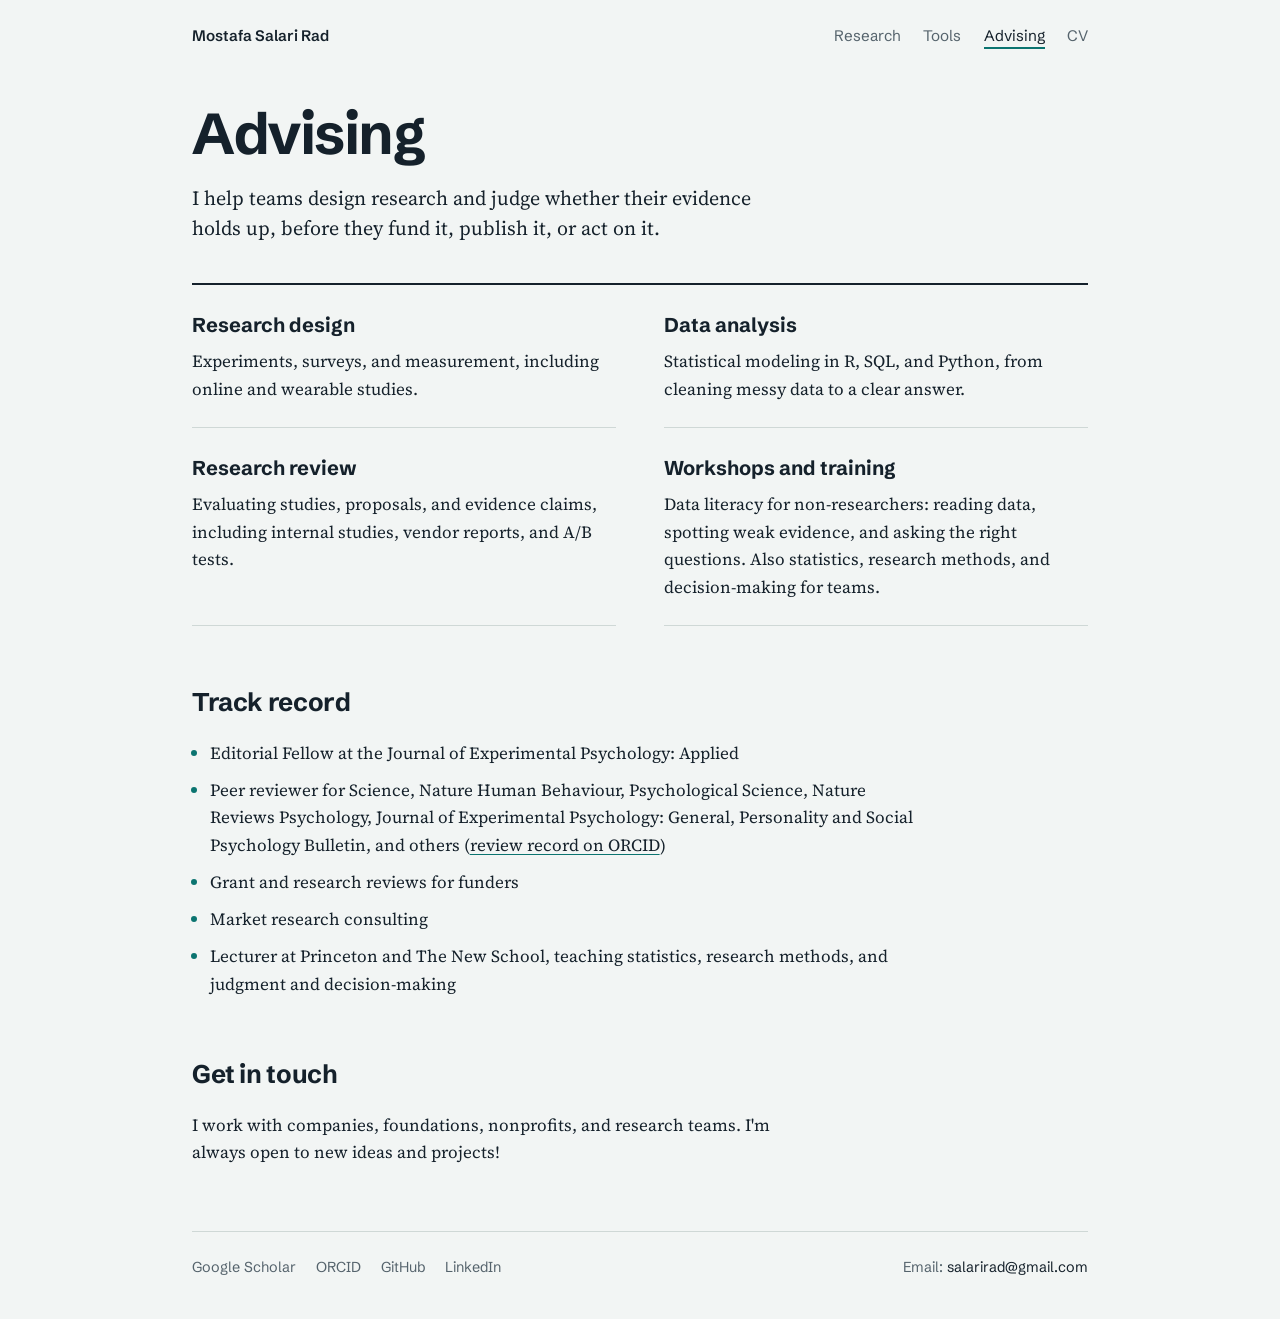
==== advising.html @ 542b4c4c "Add files via upload" ====
<!doctype html>
<html lang="en">
<head>
<meta charset="utf-8">
<meta name="viewport" content="width=device-width, initial-scale=1, viewport-fit=cover">
<title>Advising · Mostafa Salari Rad</title>
<meta name="description" content="Research design, data analysis, research review, and data literacy training from behavioral scientist Mostafa Salari Rad.">
<link rel="preconnect" href="https://fonts.googleapis.com">
<link rel="preconnect" href="https://fonts.gstatic.com" crossorigin>
<link rel="stylesheet" href="https://fonts.googleapis.com/css2?family=Schibsted+Grotesk:wght@400;600;700&family=Source+Serif+4:ital,opsz,wght@0,8..60,400;0,8..60,600;1,8..60,400&display=swap">
<link rel="stylesheet" href="style.css">
</head>
<body>
<div class="wrap">

<header class="site-head">
  <a class="home" href="index.html">Mostafa Salari Rad</a>
  <nav aria-label="Main">
    <a href="research.html">Research</a>
    <a href="tools.html">Tools</a>
    <a href="advising.html" aria-current="page">Advising</a>
    <a href="https://drive.google.com/file/d/1-iTkNZnMxz4vcI0DA73Dmetbxs1I2DMS/view?usp=sharing">CV</a>
  </nav>
</header>

<main>
  <section class="page-intro">
    <h1>Advising</h1>
    <p class="lede">I help teams design research and judge whether their evidence holds up, before they fund it, publish it, or act on it.</p>
  </section>

  <section class="offers" aria-label="What I do">
    <div class="offer">
      <h2>Research design</h2>
      <p>Experiments, surveys, and measurement, including online and wearable studies.</p>
    </div>
    <div class="offer">
      <h2>Data analysis</h2>
      <p>Statistical modeling in R, SQL, and Python, from cleaning messy data to a clear answer.</p>
    </div>
    <div class="offer">
      <h2>Research review</h2>
      <p>Evaluating studies, proposals, and evidence claims, including internal studies, vendor reports, and A/B tests.</p>
    </div>
    <div class="offer">
      <h2>Workshops and training</h2>
      <p>Data literacy for non-researchers: reading data, spotting weak evidence, and asking the right questions. Also statistics, research methods, and decision-making for teams.</p>
    </div>
  </section>

  <section class="record" aria-labelledby="record">
    <h2 id="record">Track record</h2>
    <ul>
      <li>Editorial Fellow at the Journal of Experimental Psychology: Applied</li>
      <li>Peer reviewer for Science, Nature Human Behaviour, Psychological Science, Nature Reviews Psychology, Journal of Experimental Psychology: General, Personality and Social Psychology Bulletin, and others (<a href="https://orcid.org/0000-0003-4591-8678">review record on ORCID</a>)</li>
      <li>Grant and research reviews for funders</li>
      <li>Market research consulting</li>
      <li>Lecturer at Princeton and The New School, teaching statistics, research methods, and judgment and decision-making</li>
    </ul>
  </section>

  <section class="contact" aria-labelledby="contact">
    <h2 id="contact">Get in touch</h2>
    <p>I work with companies, foundations, nonprofits, and research teams. I'm always open to new ideas and projects!</p>
  </section>
</main>

<footer class="site-foot">
  <nav aria-label="Profiles">
    <a href="https://scholar.google.com/citations?user=LlGgZYEAAAAJ&amp;hl=en">Google Scholar</a>
    <a href="https://orcid.org/0000-0003-4591-8678">ORCID</a>
    <a href="https://github.com/cutsocial">GitHub</a>
    <a href="https://www.linkedin.com/in/mostafa-salari-rad-49074a20">LinkedIn</a>
  </nav>
  <span>Email: <span class="email" data-u="salarirad" data-d="gmail.com">salarirad [at] gmail.com</span></span>
</footer>

</div>
<script>
document.querySelectorAll('.email[data-u]').forEach(function (el) {
  var a = el.dataset.u + '@' + el.dataset.d;
  var link = document.createElement('a');
  link.href = 'mailto:' + a; link.textContent = a; link.className = 'email';
  el.replaceWith(link);
});
</script>
</body>
</html>
---- style.css ----
/* Layout: one narrow reading column, left-aligned; the three doors run full width as large typographic rows. */
:root {
  --paper: #f2f5f4;      /* cool off-white, slight turquoise bias */
  --ink: #15212b;        /* deep blue-black ink */
  --muted: #55636c;      /* secondary text */
  --rule: #cfd8d6;       /* hairlines */
  --firouzeh: #0b7470;   /* deep Persian turquoise, the one accent */
  --wash: #e3ecea;       /* tinted surface for the photo frame */

  --display: "Schibsted Grotesk", "Helvetica Neue", Arial, sans-serif;
  --body: "Source Serif 4", Georgia, "Times New Roman", serif;

  --step-0: 1.0625rem;
  --step-1: 1.25rem;
  --step-2: 1.6rem;
  --step-3: clamp(2.4rem, 6vw, 3.6rem);
  --measure: 38rem;
}
@media (prefers-color-scheme: dark) {
  :root:not([data-theme="light"]) {
    --paper: #10181e; --ink: #e6ecea; --muted: #9aa8ae; --rule: #2a363d;
    --firouzeh: #56c2bb; --wash: #1a252c; color-scheme: dark;
  }
}
:root[data-theme="dark"] {
  --paper: #10181e; --ink: #e6ecea; --muted: #9aa8ae; --rule: #2a363d;
  --firouzeh: #56c2bb; --wash: #1a252c; color-scheme: dark;
}

* { box-sizing: border-box; }
html { -webkit-text-size-adjust: 100%; }
body {
  margin: 0;
  background: var(--paper);
  color: var(--ink);
  font-family: var(--body);
  font-size: var(--step-0);
  line-height: 1.62;
  padding-inline: 20px;
}
.wrap { max-width: 56rem; margin: 0 auto; }
a { color: inherit; text-decoration-color: var(--firouzeh); text-underline-offset: 0.18em; text-decoration-thickness: 1px; }
a:hover { color: var(--firouzeh); }
a:focus-visible { outline: 2px solid var(--firouzeh); outline-offset: 3px; border-radius: 2px; }

/* Header */
.site-head {
  display: flex; flex-wrap: wrap; align-items: baseline; justify-content: space-between;
  gap: 0.75rem 2rem; padding-block: 1.5rem 0;
  font-family: var(--display); font-size: 0.95rem;
}
.site-head .home { font-weight: 600; text-decoration: none; }
.site-head nav { margin-left: auto; display: flex; flex-wrap: wrap; gap: 0.4rem 1.4rem; }
.site-head nav a { text-decoration: none; color: var(--muted); }
.site-head nav a:hover, .site-head nav a[aria-current="page"] { color: var(--ink); }
.site-head nav a[aria-current="page"] { box-shadow: inset 0 -2px 0 var(--firouzeh); }

/* Intro */
.intro {
  padding-block: 4.5rem 3rem;
}
.intro > div { min-width: 0; }
h1 {
  font-family: var(--display); font-weight: 700; font-size: var(--step-3);
  line-height: 1.02; letter-spacing: -0.025em; margin: 0 0 2rem; text-wrap: balance;
}
.creds { font-family: var(--display); font-size: var(--step-1); color: var(--muted); margin: 0 0 2.2rem; letter-spacing: 0.01em; }
.bio { max-width: var(--measure); }
.bio p { margin: 0 0 1.05em; }
.bio .lede { font-size: var(--step-1); line-height: 1.5; }


/* Doors: the page's one bold move. Three choices, set as large type. */
.doors { border-top: 2px solid var(--ink); margin-block: 1rem 4rem; }
.door {
  display: grid; grid-template-columns: 12rem minmax(0, 1fr); gap: 0.5rem 2rem;
  align-items: baseline; padding-block: 1.6rem; border-bottom: 1px solid var(--rule);
  text-decoration: none; color: var(--ink);
}
.door h2 {
  font-family: var(--display); font-weight: 700; font-size: var(--step-2);
  letter-spacing: -0.015em; margin: 0; transition: color 120ms ease;
}
.door p { margin: 0; color: var(--muted); max-width: 34rem; }
.door:hover h2, .door:focus-visible h2 { color: var(--firouzeh); }
.door:hover { border-bottom-color: var(--firouzeh); }
.door:last-child { border-bottom: 0; }
.door:focus-visible { outline: 2px solid var(--firouzeh); outline-offset: 4px; }

/* Footer */
.site-foot {
  border-top: 1px solid var(--rule); padding-block: 1.5rem 2.5rem;
  display: flex; flex-wrap: wrap; justify-content: space-between; gap: 1rem 2rem;
  font-family: var(--display); font-size: 0.9rem; color: var(--muted);
}
.site-foot nav { display: flex; flex-wrap: wrap; gap: 0.4rem 1.25rem; }
.site-foot a { text-decoration: none; }
.email { user-select: all; color: var(--ink); }

@media (max-width: 720px) {
  .intro { padding-block: 2.5rem 2rem; }
  .door { grid-template-columns: minmax(0, 1fr); }
}
@media (prefers-reduced-motion: reduce) { * { transition: none !important; } }

/* Inner pages */
.page-intro { padding-block: 3.5rem 2.5rem; max-width: var(--measure); }
.page-intro h1 { margin-bottom: 1.25rem; }
.page-intro .lede { font-size: var(--step-1); line-height: 1.5; margin: 0; }

.feature {
  border-left: 3px solid var(--firouzeh); padding: 0.25rem 0 0.25rem 1.25rem;
  margin-block: 0 3.5rem; max-width: var(--measure);
}
.feature h2 { font-family: var(--display); font-size: var(--step-1); margin: 0 0 0.5rem; }
.feature p { margin: 0 0 0.6rem; }
.feature .meta { font-family: var(--display); font-size: 0.92rem; color: var(--muted); margin: 0; }

.pillar { margin-bottom: 3.5rem; }
.pillar > h2 {
  font-family: var(--display); font-weight: 700; font-size: var(--step-2);
  letter-spacing: -0.015em; margin: 0 0 0.25rem; padding-bottom: 0.6rem; border-bottom: 2px solid var(--ink);
}
.papers { list-style: none; margin: 0; padding: 0; }
.paper { padding-block: 1.3rem; border-bottom: 1px solid var(--rule); max-width: 46rem; }
.paper h3 { font-family: var(--display); font-weight: 600; font-size: 1.1rem; line-height: 1.35; margin: 0 0 0.3rem; text-wrap: balance; }
.paper h3 a { text-decoration: none; }
.paper h3 a:hover { text-decoration: underline; }
.paper .cite { font-family: var(--display); font-size: 0.9rem; color: var(--muted); margin: 0 0 0.5rem; }
.paper .status { color: var(--firouzeh); font-weight: 600; }
.paper .why { margin: 0; max-width: var(--measure); }
.more { font-family: var(--display); margin-block: 0 4rem; }

/* Tools: each tool is a row; the years column carries the lineage. */
.tools { border-top: 2px solid var(--ink); margin-bottom: 3.5rem; }
.tool {
  display: grid; grid-template-columns: 12rem minmax(0, 1fr); gap: 0.5rem 2rem;
  padding-block: 1.8rem; border-bottom: 1px solid var(--rule);
}
.tool > div { min-width: 0; }
.tool h2 { font-family: var(--display); font-weight: 700; font-size: var(--step-2); letter-spacing: -0.015em; margin: 0; }
.tool .years { font-family: var(--display); font-size: 0.9rem; color: var(--muted); margin: 0.2rem 0 0; }
.tool p { margin: 0 0 0.75rem; max-width: var(--measure); }
.tool .links { font-family: var(--display); font-size: 0.95rem; margin: 0; display: flex; flex-wrap: wrap; gap: 0.3rem 1.25rem; }
.tool .note { font-family: var(--display); font-size: 0.9rem; color: var(--muted); }
.tool:last-child { border-bottom: 0; }
@media (max-width: 720px) { .tool { grid-template-columns: minmax(0, 1fr); } }

/* Advising */
.offers { display: grid; grid-template-columns: repeat(2, minmax(0, 1fr)); gap: 0 3rem; border-top: 2px solid var(--ink); margin-bottom: 3.5rem; }
.offer { padding-block: 1.5rem; border-bottom: 1px solid var(--rule); min-width: 0; }
.offer h2 { font-family: var(--display); font-weight: 700; font-size: var(--step-1); margin: 0 0 0.4rem; }
.offer p { margin: 0; }
.record { max-width: 46rem; margin-bottom: 3.5rem; }
.record h2, .contact h2 { font-family: var(--display); font-weight: 700; font-size: var(--step-2); letter-spacing: -0.015em; margin: 0 0 1rem; }
.record ul { margin: 0; padding-left: 1.1rem; }
.record li { margin-bottom: 0.6rem; }
.record li::marker { color: var(--firouzeh); }
.contact { max-width: var(--measure); margin-bottom: 4rem; }
.contact p { margin: 0 0 0.6rem; }
@media (max-width: 720px) { .offers { grid-template-columns: minmax(0, 1fr); } }
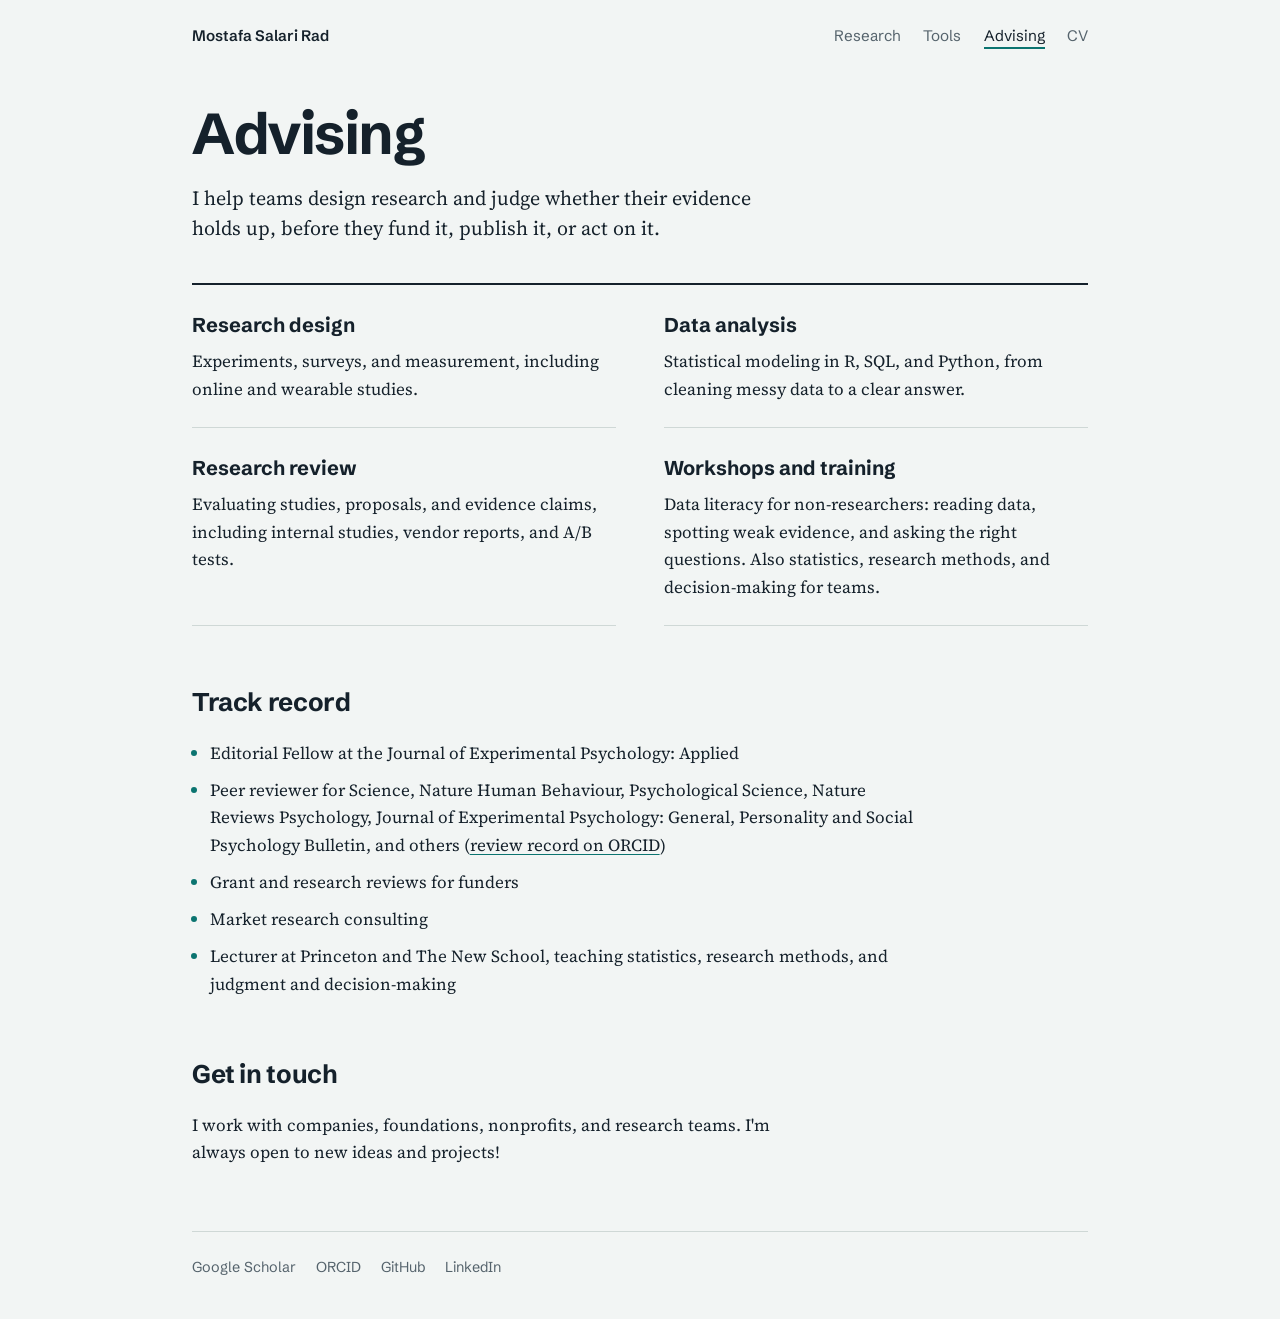
==== commit 90f665dc: "Remove email address from page footers Drops the email line and its link script from the Research, T" ====
--- a/advising.html
+++ b/advising.html
@@ -72,17 +72,8 @@
     <a href="https://github.com/cutsocial">GitHub</a>
     <a href="https://www.linkedin.com/in/mostafa-salari-rad-49074a20">LinkedIn</a>
   </nav>
-  <span>Email: <span class="email" data-u="salarirad" data-d="gmail.com">salarirad [at] gmail.com</span></span>
 </footer>
 
 </div>
-<script>
-document.querySelectorAll('.email[data-u]').forEach(function (el) {
-  var a = el.dataset.u + '@' + el.dataset.d;
-  var link = document.createElement('a');
-  link.href = 'mailto:' + a; link.textContent = a; link.className = 'email';
-  el.replaceWith(link);
-});
-</script>
 </body>
 </html>
--- a/style.css
+++ b/style.css
@@ -58,8 +58,18 @@
 /* Intro */
 .intro {
   padding-block: 4.5rem 3rem;
+  display: grid; grid-template-columns: minmax(0, 1fr) 14rem;
+  gap: 2rem 3rem; align-items: end;
 }
 .intro > div { min-width: 0; }
+.zorba { margin: 0 0 1.05em; }
+.zorba img {
+  display: block; width: 100%; height: auto;
+  background: var(--wash); border-radius: 2px;
+}
+.zorba figcaption {
+  font-family: var(--display); font-size: 0.85rem; color: var(--muted); margin-top: 0.5rem;
+}
 h1 {
   font-family: var(--display); font-weight: 700; font-size: var(--step-3);
   line-height: 1.02; letter-spacing: -0.025em; margin: 0 0 2rem; text-wrap: balance;
@@ -95,10 +105,10 @@
 }
 .site-foot nav { display: flex; flex-wrap: wrap; gap: 0.4rem 1.25rem; }
 .site-foot a { text-decoration: none; }
-.email { user-select: all; color: var(--ink); }
 
 @media (max-width: 720px) {
-  .intro { padding-block: 2.5rem 2rem; }
+  .intro { padding-block: 2.5rem 2rem; grid-template-columns: minmax(0, 1fr); }
+  .zorba { max-width: 16rem; }
   .door { grid-template-columns: minmax(0, 1fr); }
 }
 @media (prefers-reduced-motion: reduce) { * { transition: none !important; } }
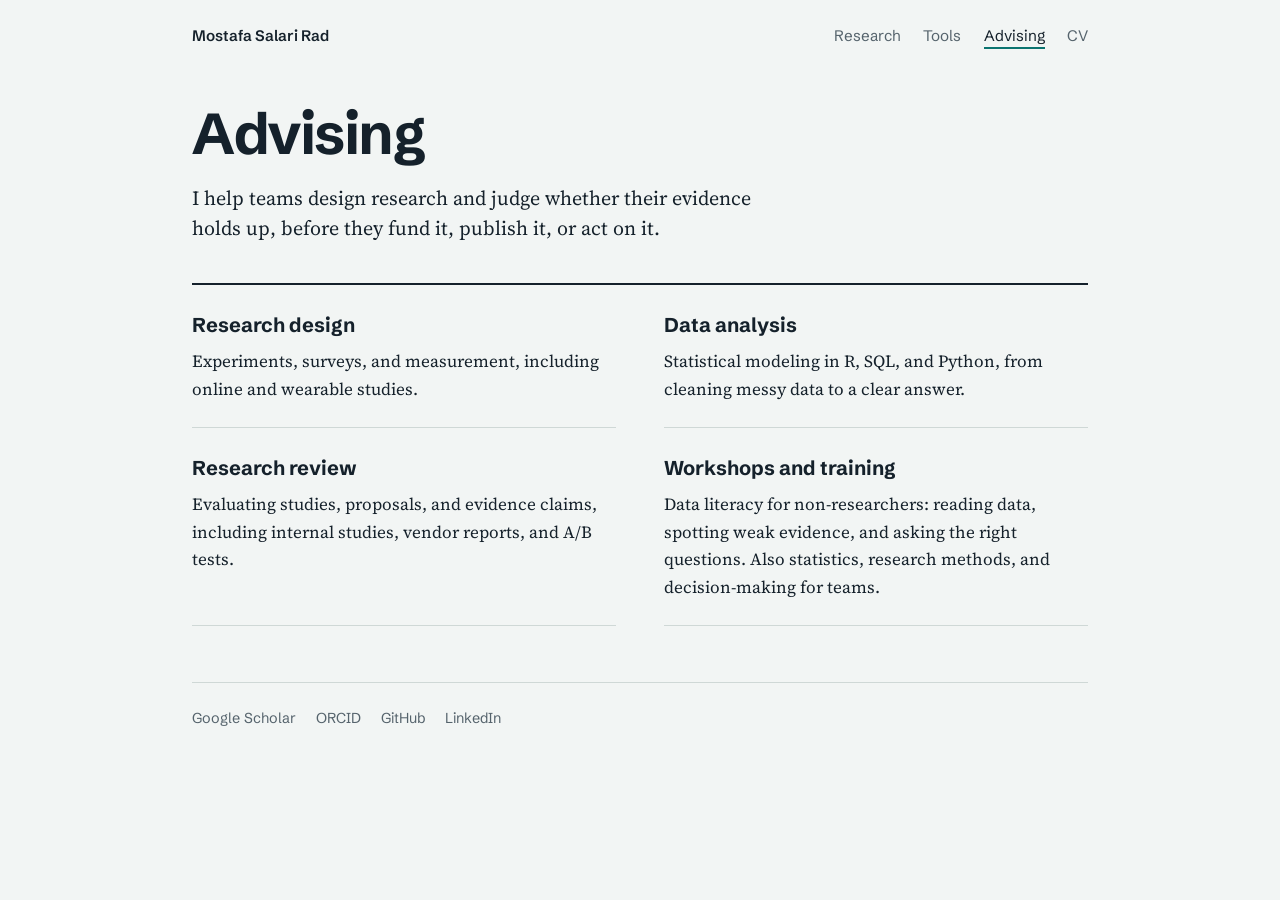
==== commit 887f11c7: "Drop Track record and Get in touch from Advising The page now ends with the four service areas. Remo" ====
--- a/advising.html
+++ b/advising.html
@@ -47,22 +47,6 @@
       <p>Data literacy for non-researchers: reading data, spotting weak evidence, and asking the right questions. Also statistics, research methods, and decision-making for teams.</p>
     </div>
   </section>
-
-  <section class="record" aria-labelledby="record">
-    <h2 id="record">Track record</h2>
-    <ul>
-      <li>Editorial Fellow at the Journal of Experimental Psychology: Applied</li>
-      <li>Peer reviewer for Science, Nature Human Behaviour, Psychological Science, Nature Reviews Psychology, Journal of Experimental Psychology: General, Personality and Social Psychology Bulletin, and others (<a href="https://orcid.org/0000-0003-4591-8678">review record on ORCID</a>)</li>
-      <li>Grant and research reviews for funders</li>
-      <li>Market research consulting</li>
-      <li>Lecturer at Princeton and The New School, teaching statistics, research methods, and judgment and decision-making</li>
-    </ul>
-  </section>
-
-  <section class="contact" aria-labelledby="contact">
-    <h2 id="contact">Get in touch</h2>
-    <p>I work with companies, foundations, nonprofits, and research teams. I'm always open to new ideas and projects!</p>
-  </section>
 </main>
 
 <footer class="site-foot">
--- a/style.css
+++ b/style.css
@@ -58,17 +58,16 @@
 /* Intro */
 .intro {
   padding-block: 4.5rem 3rem;
-  display: grid; grid-template-columns: minmax(0, 1fr) 14rem;
-  gap: 2rem 3rem; align-items: end;
+  display: grid; grid-template-columns: minmax(0, 1fr) 19rem;
+  column-gap: 3.5rem; align-items: stretch;
 }
-.intro > div { min-width: 0; }
-.zorba { margin: 0 0 1.05em; }
+.intro h1 { grid-column: 1 / -1; }
+/* Photo fills the bio's height: top meets the lede, bottom meets the last line. */
+.zorba { position: relative; margin: 0 0 1.05em; min-height: 20rem; }
 .zorba img {
-  display: block; width: 100%; height: auto;
+  position: absolute; inset: 0; width: 100%; height: 100%;
+  object-fit: cover; object-position: 50% 75%;
   background: var(--wash); border-radius: 2px;
-}
-.zorba figcaption {
-  font-family: var(--display); font-size: 0.85rem; color: var(--muted); margin-top: 0.5rem;
 }
 h1 {
   font-family: var(--display); font-weight: 700; font-size: var(--step-3);
@@ -108,7 +107,7 @@
 
 @media (max-width: 720px) {
   .intro { padding-block: 2.5rem 2rem; grid-template-columns: minmax(0, 1fr); }
-  .zorba { max-width: 16rem; }
+  .zorba { max-width: 18rem; min-height: 0; aspect-ratio: 4 / 5; margin-top: 0.5rem; }
   .door { grid-template-columns: minmax(0, 1fr); }
 }
 @media (prefers-reduced-motion: reduce) { * { transition: none !important; } }
@@ -161,11 +160,4 @@
 .offer { padding-block: 1.5rem; border-bottom: 1px solid var(--rule); min-width: 0; }
 .offer h2 { font-family: var(--display); font-weight: 700; font-size: var(--step-1); margin: 0 0 0.4rem; }
 .offer p { margin: 0; }
-.record { max-width: 46rem; margin-bottom: 3.5rem; }
-.record h2, .contact h2 { font-family: var(--display); font-weight: 700; font-size: var(--step-2); letter-spacing: -0.015em; margin: 0 0 1rem; }
-.record ul { margin: 0; padding-left: 1.1rem; }
-.record li { margin-bottom: 0.6rem; }
-.record li::marker { color: var(--firouzeh); }
-.contact { max-width: var(--measure); margin-bottom: 4rem; }
-.contact p { margin: 0 0 0.6rem; }
 @media (max-width: 720px) { .offers { grid-template-columns: minmax(0, 1fr); } }
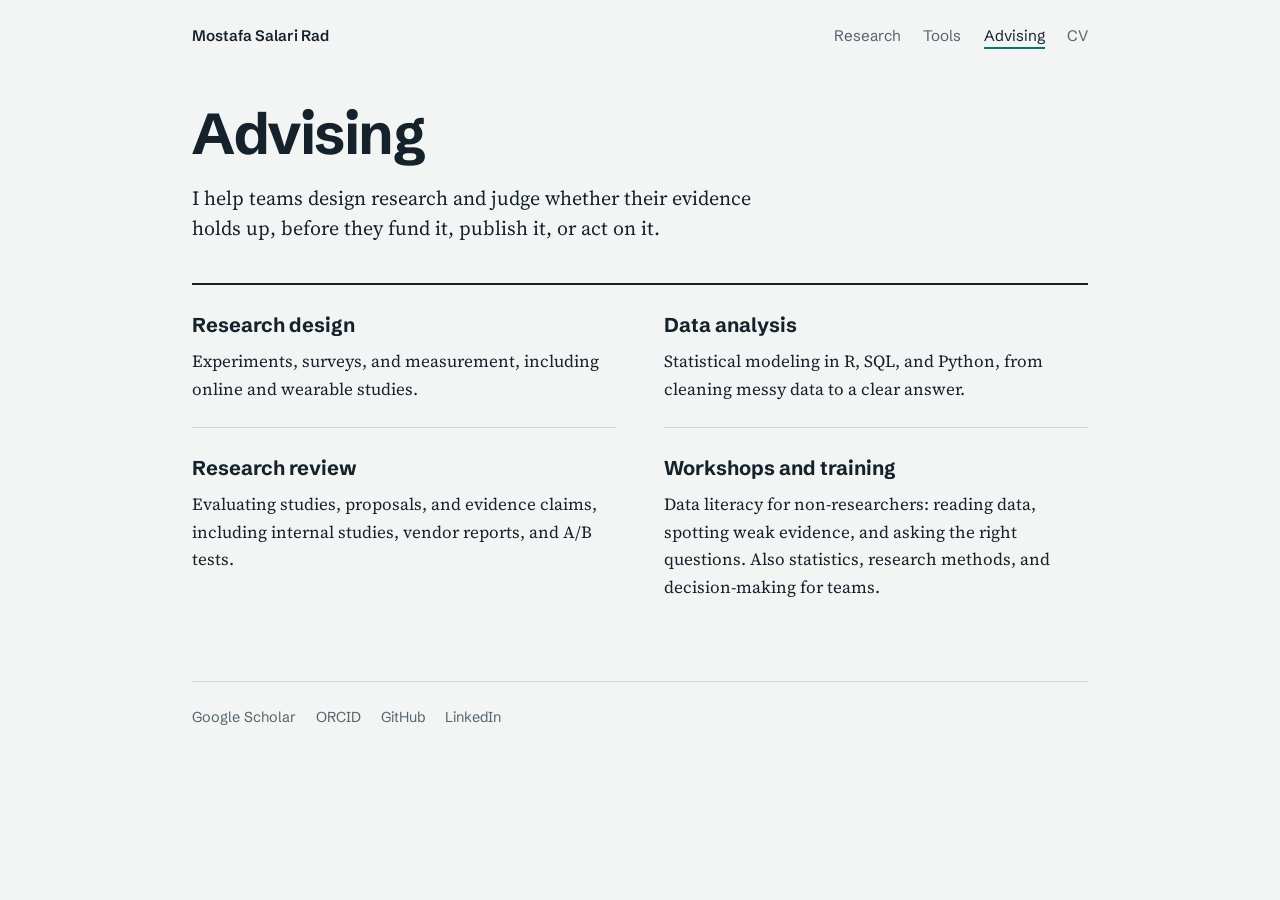
==== commit 551e6713: "Update Tools, add paper PDFs and hosted CV, refresh descriptions - Tools: Jamasp now covers retroact" ====
--- a/advising.html
+++ b/advising.html
@@ -5,6 +5,20 @@
 <meta name="viewport" content="width=device-width, initial-scale=1, viewport-fit=cover">
 <title>Advising · Mostafa Salari Rad</title>
 <meta name="description" content="Research design, data analysis, research review, and data literacy training from behavioral scientist Mostafa Salari Rad.">
+<link rel="canonical" href="https://salarirad.github.io/advising.html">
+<link rel="icon" href="favicon-32.png" type="image/png" sizes="32x32">
+<link rel="apple-touch-icon" href="apple-touch-icon.png">
+<meta name="theme-color" content="#0b7470">
+<meta property="og:type" content="website">
+<meta property="og:site_name" content="Mostafa Salari Rad">
+<meta property="og:title" content="Advising · Mostafa Salari Rad">
+<meta property="og:description" content="Research design, data analysis, research review, and data literacy training from behavioral scientist Mostafa Salari Rad.">
+<meta property="og:url" content="https://salarirad.github.io/advising.html">
+<meta property="og:image" content="https://salarirad.github.io/images/og.png">
+<meta property="og:image:width" content="1200">
+<meta property="og:image:height" content="630">
+<meta property="og:image:alt" content="Mostafa Salari Rad: behavioral scientist studying decision-making, self-regulation, cooperation, and social cognition across cultures.">
+<meta name="twitter:card" content="summary_large_image">
 <link rel="preconnect" href="https://fonts.googleapis.com">
 <link rel="preconnect" href="https://fonts.gstatic.com" crossorigin>
 <link rel="stylesheet" href="https://fonts.googleapis.com/css2?family=Schibsted+Grotesk:wght@400;600;700&family=Source+Serif+4:ital,opsz,wght@0,8..60,400;0,8..60,600;1,8..60,400&display=swap">
@@ -19,7 +33,7 @@
     <a href="research.html">Research</a>
     <a href="tools.html">Tools</a>
     <a href="advising.html" aria-current="page">Advising</a>
-    <a href="https://drive.google.com/file/d/1-iTkNZnMxz4vcI0DA73Dmetbxs1I2DMS/view?usp=sharing">CV</a>
+    <a href="cv.pdf">CV</a>
   </nav>
 </header>
 
--- a/style.css
+++ b/style.css
@@ -160,4 +160,8 @@
 .offer { padding-block: 1.5rem; border-bottom: 1px solid var(--rule); min-width: 0; }
 .offer h2 { font-family: var(--display); font-weight: 700; font-size: var(--step-1); margin: 0 0 0.4rem; }
 .offer p { margin: 0; }
-@media (max-width: 720px) { .offers { grid-template-columns: minmax(0, 1fr); } }
+.offer:nth-last-child(-n+2) { border-bottom: 0; }  /* no rule under the last row */
+@media (max-width: 720px) {
+  .offers { grid-template-columns: minmax(0, 1fr); }
+  .offer:nth-last-child(2) { border-bottom: 1px solid var(--rule); }
+}
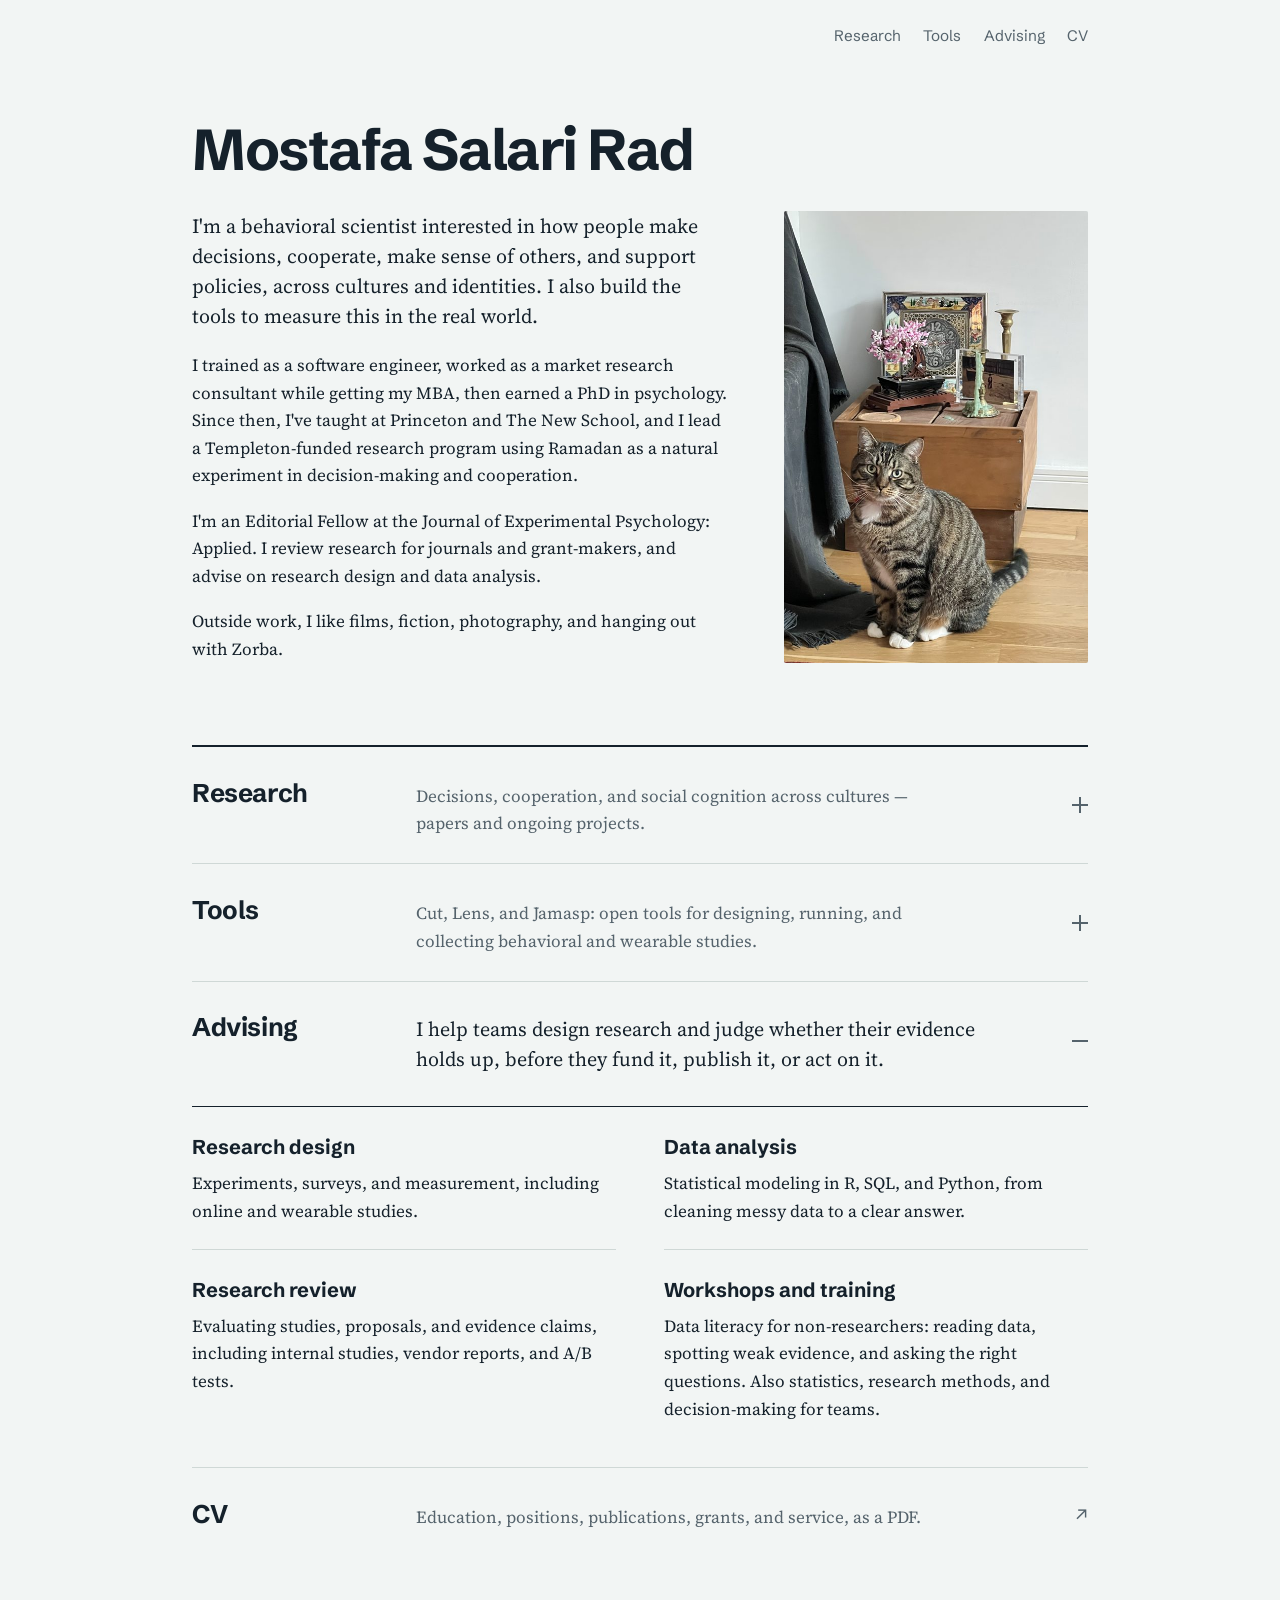
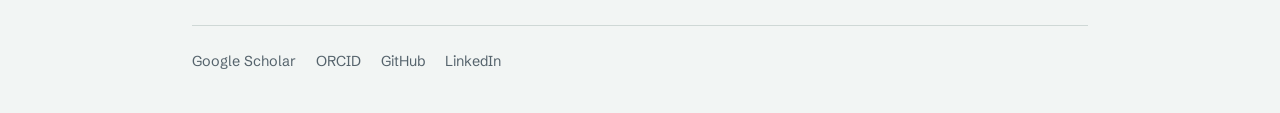
==== commit d107d4d4: "Home page: sections open in place; CV becomes a fourth row Research, Tools and Advising are now expa" ====
--- a/advising.html
+++ b/advising.html
@@ -5,7 +5,6 @@
 <meta name="viewport" content="width=device-width, initial-scale=1, viewport-fit=cover">
 <title>Advising · Mostafa Salari Rad</title>
 <meta name="description" content="Research design, data analysis, research review, and data literacy training from behavioral scientist Mostafa Salari Rad.">
-<link rel="canonical" href="https://salarirad.github.io/advising.html">
 <link rel="icon" href="favicon-32.png" type="image/png" sizes="32x32">
 <link rel="apple-touch-icon" href="apple-touch-icon.png">
 <meta name="theme-color" content="#0b7470">
@@ -19,59 +18,12 @@
 <meta property="og:image:height" content="630">
 <meta property="og:image:alt" content="Mostafa Salari Rad: behavioral scientist studying decision-making, self-regulation, cooperation, and social cognition across cultures.">
 <meta name="twitter:card" content="summary_large_image">
-<link rel="preconnect" href="https://fonts.googleapis.com">
-<link rel="preconnect" href="https://fonts.gstatic.com" crossorigin>
-<link rel="stylesheet" href="https://fonts.googleapis.com/css2?family=Schibsted+Grotesk:wght@400;600;700&family=Source+Serif+4:ital,opsz,wght@0,8..60,400;0,8..60,600;1,8..60,400&display=swap">
-<link rel="stylesheet" href="style.css">
+<link rel="canonical" href="https://salarirad.github.io/">
+<meta name="robots" content="noindex, follow">
+<meta http-equiv="refresh" content="0; url=./#advising">
+<script>location.replace('./#advising');</script>
 </head>
 <body>
-<div class="wrap">
-
-<header class="site-head">
-  <a class="home" href="index.html">Mostafa Salari Rad</a>
-  <nav aria-label="Main">
-    <a href="research.html">Research</a>
-    <a href="tools.html">Tools</a>
-    <a href="advising.html" aria-current="page">Advising</a>
-    <a href="cv.pdf">CV</a>
-  </nav>
-</header>
-
-<main>
-  <section class="page-intro">
-    <h1>Advising</h1>
-    <p class="lede">I help teams design research and judge whether their evidence holds up, before they fund it, publish it, or act on it.</p>
-  </section>
-
-  <section class="offers" aria-label="What I do">
-    <div class="offer">
-      <h2>Research design</h2>
-      <p>Experiments, surveys, and measurement, including online and wearable studies.</p>
-    </div>
-    <div class="offer">
-      <h2>Data analysis</h2>
-      <p>Statistical modeling in R, SQL, and Python, from cleaning messy data to a clear answer.</p>
-    </div>
-    <div class="offer">
-      <h2>Research review</h2>
-      <p>Evaluating studies, proposals, and evidence claims, including internal studies, vendor reports, and A/B tests.</p>
-    </div>
-    <div class="offer">
-      <h2>Workshops and training</h2>
-      <p>Data literacy for non-researchers: reading data, spotting weak evidence, and asking the right questions. Also statistics, research methods, and decision-making for teams.</p>
-    </div>
-  </section>
-</main>
-
-<footer class="site-foot">
-  <nav aria-label="Profiles">
-    <a href="https://scholar.google.com/citations?user=LlGgZYEAAAAJ&amp;hl=en">Google Scholar</a>
-    <a href="https://orcid.org/0000-0003-4591-8678">ORCID</a>
-    <a href="https://github.com/cutsocial">GitHub</a>
-    <a href="https://www.linkedin.com/in/mostafa-salari-rad-49074a20">LinkedIn</a>
-  </nav>
-</footer>
-
-</div>
+<p>Advising is now part of the home page: <a href="./#advising">salarirad.github.io/#advising</a>.</p>
 </body>
 </html>
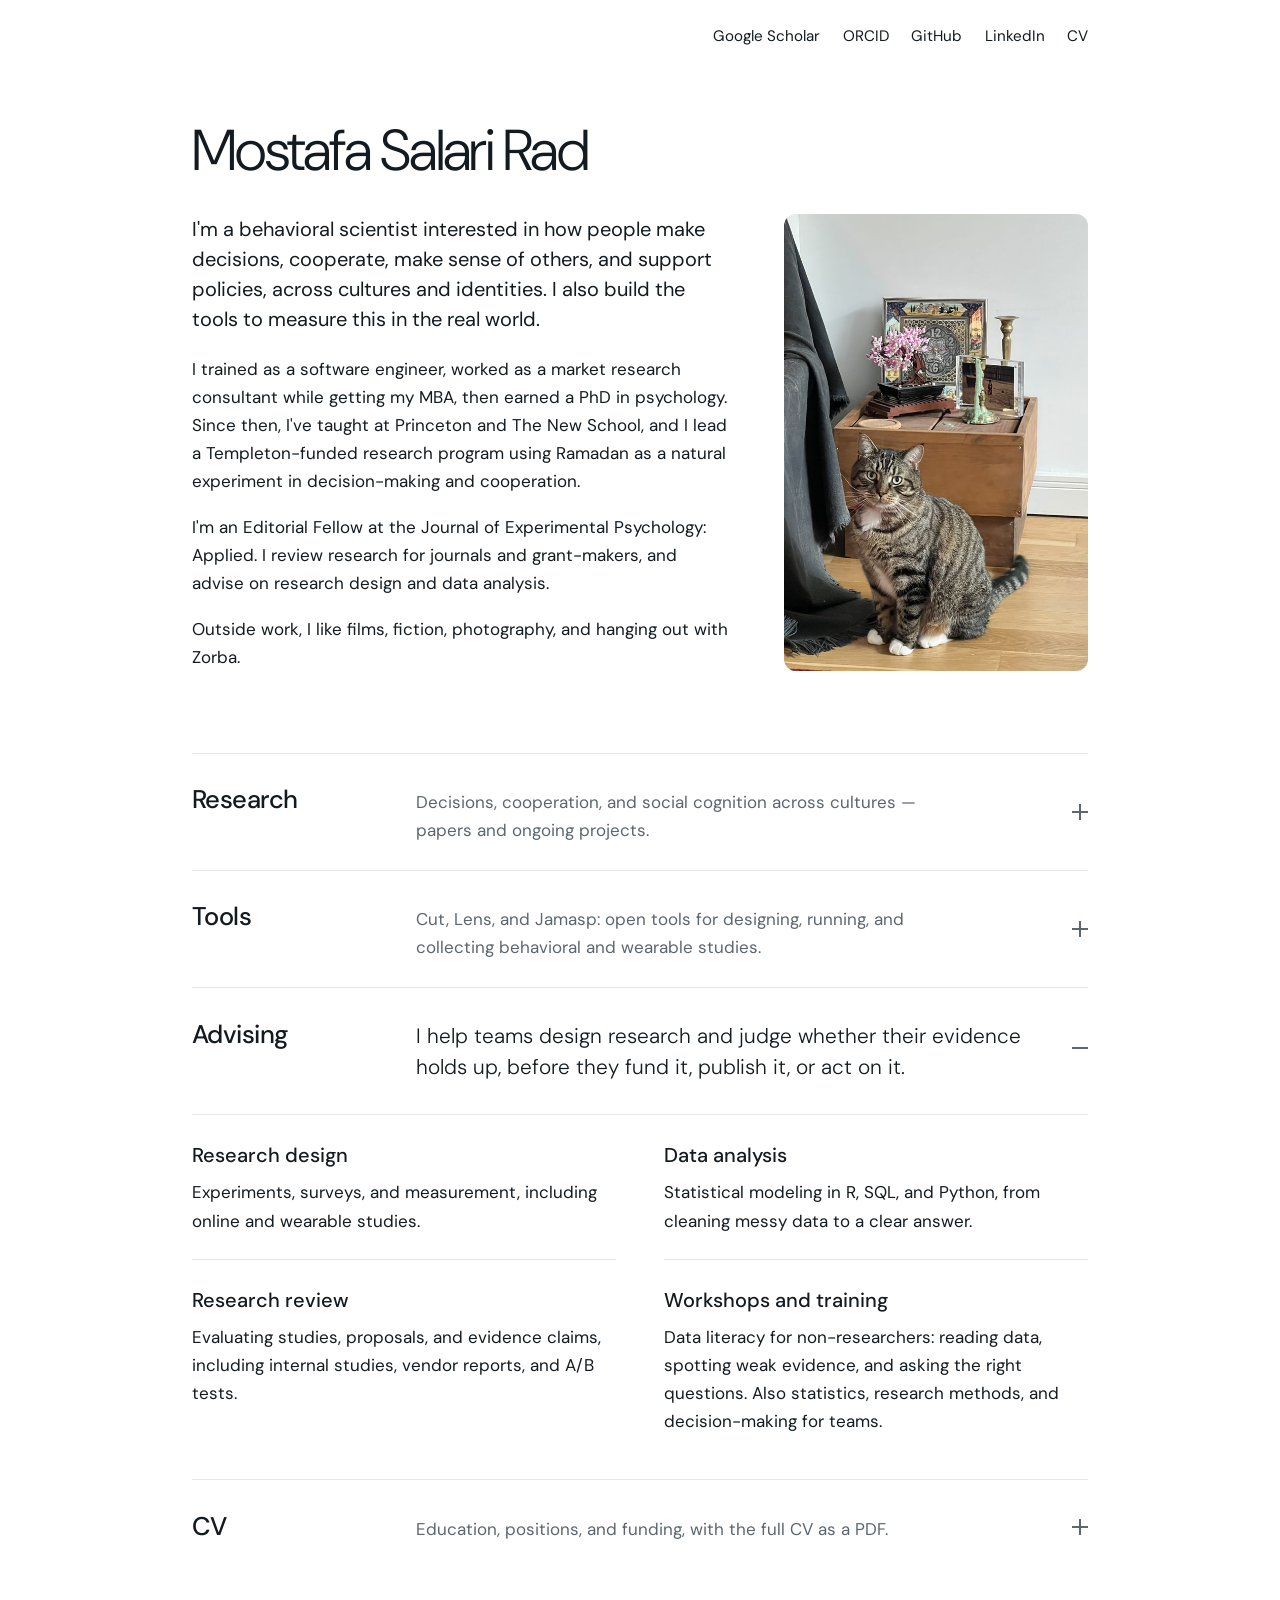
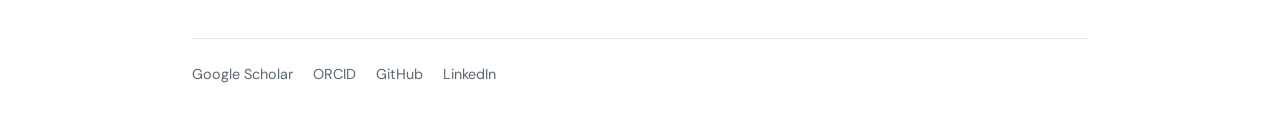
==== commit a6372bf0: "Restyle the site to match Jamasp DM Sans throughout with DM Mono for small labels (years, journals, " ====
--- a/advising.html
+++ b/advising.html
@@ -7,7 +7,7 @@
 <meta name="description" content="Research design, data analysis, research review, and data literacy training from behavioral scientist Mostafa Salari Rad.">
 <link rel="icon" href="favicon-32.png" type="image/png" sizes="32x32">
 <link rel="apple-touch-icon" href="apple-touch-icon.png">
-<meta name="theme-color" content="#0b7470">
+<meta name="theme-color" content="#ffffff">
 <meta property="og:type" content="website">
 <meta property="og:site_name" content="Mostafa Salari Rad">
 <meta property="og:title" content="Advising · Mostafa Salari Rad">
